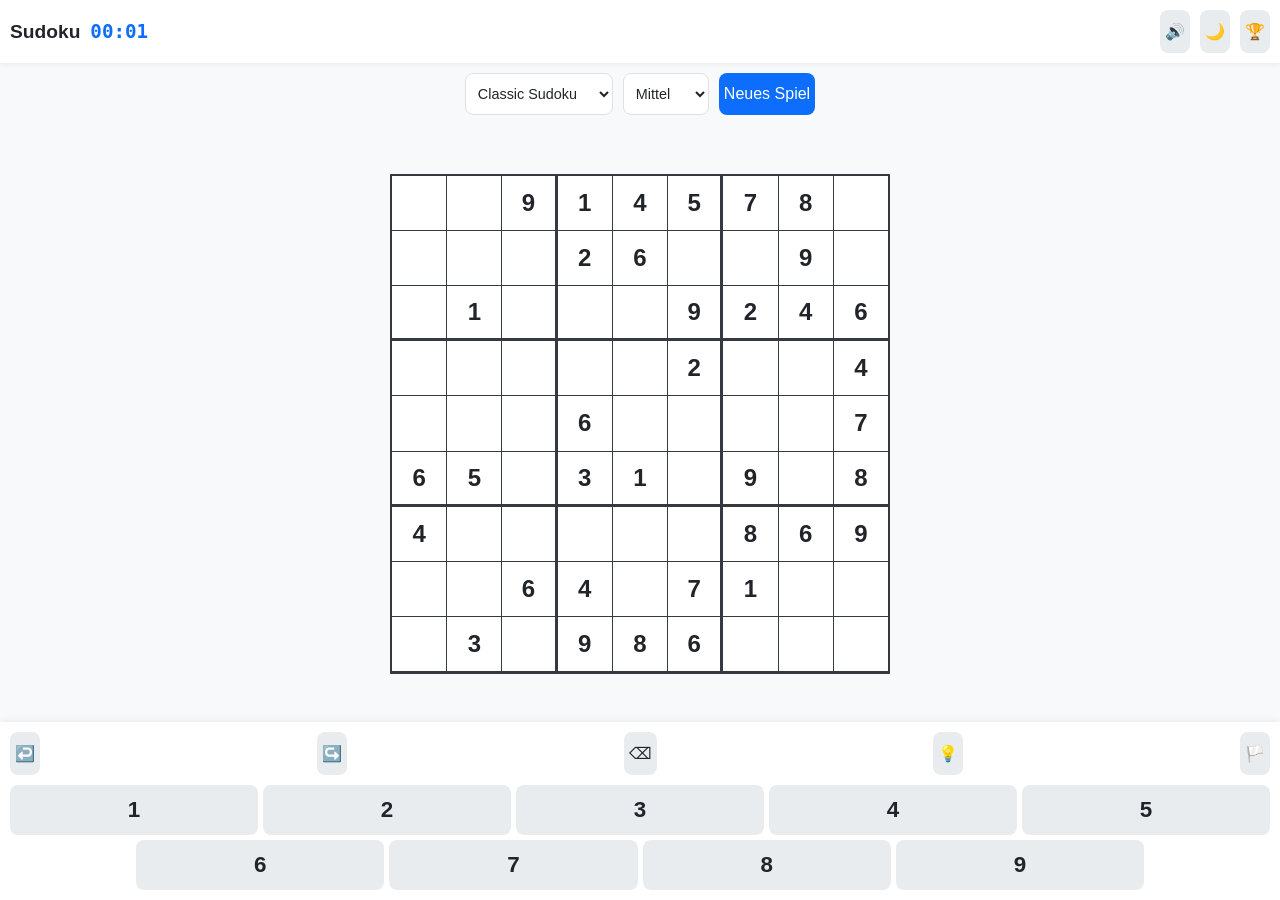
==== sudoku/index.html @ 5b723a81 "Refactor: Move sudoku to subdir and add launcher dashboard" ====
<!DOCTYPE html>
<html lang="de">
<head>
    <meta charset="UTF-8">
    <meta name="viewport" content="width=device-width, initial-scale=1.0, maximum-scale=1.0, user-scalable=no">
    <title>Pro Sudoku Master</title>
    <style>
        :root {
            --bg-color: #f8f9fa;
            --text-color: #212529;
            --board-bg: #ffffff;
            --grid-line: #dee2e6;
            --grid-line-thick: #343a40;
            --primary: #0d6efd;
            --primary-light: #e7f1ff;
            --highlight-same: #cff4fc;
            --highlight-related: #f1f3f5;
            --error-bg: #f8d7da;
            --error-text: #842029;
            --success-bg: #d1e7dd;
            --cage-border: #adb5bd;
            --cage-text: #6c757d;
            --btn-radius: 8px;
            --font-family: -apple-system, BlinkMacSystemFont, "Segoe UI", Roboto, Helvetica, Arial, sans-serif;
        }

        [data-theme="dark"] {
            --bg-color: #121212;
            --text-color: #e0e0e0;
            --board-bg: #1e1e1e;
            --grid-line: #444;
            --grid-line-thick: #888;
            --primary: #4dabf7;
            --primary-light: #182836;
            --highlight-same: #1a3c4d;
            --highlight-related: #2c2c2c;
            --error-bg: #4c262a;
            --error-text: #ea868f;
            --success-bg: #1b3829;
            --cage-border: #555;
            --cage-text: #aaaaaa;
        }

        * { box-sizing: border-box; touch-action: manipulation; }
        body {
            font-family: var(--font-family);
            background-color: var(--bg-color);
            color: var(--text-color);
            margin: 0;
            display: flex;
            flex-direction: column;
            height: 100vh;
            overflow: hidden;
            transition: background-color 0.3s, color 0.3s;
        }

        /* --- Header & Top Controls --- */
        header {
            padding: 10px;
            display: flex;
            justify-content: space-between;
            align-items: center;
            background-color: var(--board-bg);
            box-shadow: 0 2px 5px rgba(0,0,0,0.05);
            z-index: 10;
        }

        .header-left, .header-right { display: flex; align-items: center; gap: 10px; }
        h1 { margin: 0; font-size: 1.2rem; font-weight: 700; }
        
        .timer { font-family: monospace; font-size: 1.2rem; font-weight: bold; color: var(--primary); }

        .settings-bar {
            padding: 10px;
            display: flex;
            gap: 10px;
            justify-content: center;
            flex-wrap: wrap;
        }

        select {
            padding: 8px;
            border-radius: var(--btn-radius);
            border: 1px solid var(--grid-line);
            background: var(--board-bg);
            color: var(--text-color);
            font-size: 0.9rem;
        }

        /* --- Game Board --- */
        #game-container {
            flex: 1;
            display: flex;
            justify-content: center;
            align-items: center;
            padding: 10px;
            overflow: auto;
        }

        #sudoku-board {
            display: grid;
            grid-template-columns: repeat(9, 1fr);
            grid-template-rows: repeat(9, 1fr);
            width: 100%;
            max-width: 500px;
            aspect-ratio: 1;
            background-color: var(--grid-line-thick);
            border: 2px solid var(--grid-line-thick);
            gap: 1px;
            user-select: none;
        }

        .cell {
            background-color: var(--board-bg);
            display: flex;
            justify-content: center;
            align-items: center;
            font-size: 1.5rem;
            cursor: pointer;
            position: relative;
            transition: background-color 0.1s;
        }

        /* Mobile font adjustment */
        @media (max-width: 400px) { .cell { font-size: 1.2rem; } }

        /* Borders for 3x3 blocks */
        .cell:nth-child(3n) { border-right: 2px solid var(--grid-line-thick); }
        .cell:nth-child(9n) { border-right: none; } /* handled by grid gap/container */
        .cell:nth-child(n+19):nth-child(-n+27),
        .cell:nth-child(n+46):nth-child(-n+54) { border-bottom: 2px solid var(--grid-line-thick); }

        /* States */
        .cell.fixed { font-weight: bold; color: var(--text-color); }
        .cell.user-input { color: var(--primary); }
        .cell.selected { background-color: var(--primary); color: white !important; }
        .cell.highlight-related { background-color: var(--highlight-related); }
        .cell.highlight-same { background-color: var(--highlight-same); font-weight: bold; }
        .cell.error { background-color: var(--error-bg) !important; color: var(--error-text) !important; animation: shake 0.3s; }
        
        /* Killer Sudoku Styles */
        .cage-sum {
            position: absolute;
            top: 2px;
            left: 2px;
            font-size: 0.6rem;
            line-height: 1;
            color: var(--cage-text);
            font-weight: bold;
            pointer-events: none;
        }
        .cage-border-top { border-top: 1px dashed var(--cage-border); }
        .cage-border-bottom { border-bottom: 1px dashed var(--cage-border); }
        .cage-border-left { border-left: 1px dashed var(--cage-border); }
        .cage-border-right { border-right: 1px dashed var(--cage-border); }

        /* --- Controls --- */
        .controls-area {
            padding: 10px;
            background-color: var(--board-bg);
            box-shadow: 0 -2px 5px rgba(0,0,0,0.05);
        }

        .action-buttons {
            display: flex;
            justify-content: space-between;
            margin-bottom: 10px;
            gap: 5px;
        }

        .numpad {
            display: grid;
            grid-template-columns: repeat(5, 1fr); /* 1-5 */
            gap: 5px;
            margin-bottom: 5px;
        }
        .numpad.row2 {
            grid-template-columns: repeat(4, 1fr); /* 6-9 */
            width: 80%;
            margin: 0 auto;
        }

        button {
            border: none;
            background-color: #e9ecef;
            color: var(--text-color);
            padding: 12px 5px;
            border-radius: var(--btn-radius);
            font-size: 1rem;
            cursor: pointer;
            transition: background 0.2s, transform 0.1s;
        }
        button:active { transform: scale(0.95); }
        [data-theme="dark"] button { background-color: #333; }
        
        .btn-primary { background-color: var(--primary); color: white; }
        .btn-danger { background-color: #dc3545; color: white; }
        .btn-num { font-size: 1.4rem; font-weight: bold; }

        /* --- Modals --- */
        .modal {
            display: none;
            position: fixed;
            top: 0; left: 0; width: 100%; height: 100%;
            background: rgba(0,0,0,0.5);
            justify-content: center;
            align-items: center;
            z-index: 100;
        }
        .modal-content {
            background: var(--board-bg);
            padding: 20px;
            border-radius: 12px;
            width: 90%;
            max-width: 400px;
            text-align: center;
        }
        .highscore-list { text-align: left; list-style: none; padding: 0; margin-top: 10px; }
        .highscore-item { display: flex; justify-content: space-between; padding: 5px 0; border-bottom: 1px solid var(--grid-line); }

        @keyframes shake {
            0% { transform: translateX(0); }
            25% { transform: translateX(-5px); }
            50% { transform: translateX(5px); }
            75% { transform: translateX(-5px); }
            100% { transform: translateX(0); }
        }
    </style>
</head>
<body>

<header>
    <div class="header-left">
        <h1>Sudoku</h1>
        <div id="game-timer" class="timer">00:00</div>
    </div>
    <div class="header-right">
        <button id="btn-sound" title="Sound An/Aus">🔊</button>
        <button id="btn-theme" title="Dunkler Modus">🌙</button>
        <button id="btn-highscore" title="Bestenliste">🏆</button>
    </div>
</header>

<div class="settings-bar">
    <select id="mode-select">
        <option value="classic">Classic Sudoku</option>
        <option value="diagonal">Diagonal Sudoku</option>
        <option value="killer">Killer Sudoku</option>
    </select>
    <select id="diff-select">
        <option value="easy">Einfach</option>
        <option value="medium" selected>Mittel</option>
        <option value="hard">Schwer</option>
    </select>
    <button id="btn-new-game" class="btn-primary">Neues Spiel</button>
</div>

<div id="game-container">
    <div id="sudoku-board">
        </div>
</div>

<div class="controls-area">
    <div class="action-buttons">
        <button id="btn-undo" title="Rückgängig">↩️</button>
        <button id="btn-redo" title="Wiederholen">↪️</button>
        <button id="btn-delete" title="Löschen">⌫</button>
        <button id="btn-hint" title="Hinweis">💡</button>
        <button id="btn-solve" style="color: #d63384;" title="Aufgeben">🏳️</button>
    </div>
    <div class="numpad">
        <button class="btn-num" data-val="1">1</button>
        <button class="btn-num" data-val="2">2</button>
        <button class="btn-num" data-val="3">3</button>
        <button class="btn-num" data-val="4">4</button>
        <button class="btn-num" data-val="5">5</button>
    </div>
    <div class="numpad row2">
        <button class="btn-num" data-val="6">6</button>
        <button class="btn-num" data-val="7">7</button>
        <button class="btn-num" data-val="8">8</button>
        <button class="btn-num" data-val="9">9</button>
    </div>
</div>

<div id="modal-highscore" class="modal">
    <div class="modal-content">
        <h2>Top 5 Highscores</h2>
        <ul id="highscore-list" class="highscore-list"></ul>
        <button onclick="document.getElementById('modal-highscore').style.display='none'" style="margin-top:15px; width:100%">Schließen</button>
    </div>
</div>

<script>
/**
 * --- MODEL & LOGIC ---
 */
class SudokuModel {
    constructor() {
        this.size = 9;
        this.reset();
    }

    reset() {
        this.board = Array(81).fill(0);     // Current state
        this.solution = Array(81).fill(0);  // The answer
        this.fixed = Array(81).fill(false); // Initial clues
        this.cages = [];                    // For Killer Sudoku
        this.history = [];                  // Undo stack
        this.redoStack = [];                // Redo stack
        this.timer = 0;
        this.isPlaying = false;
        this.errors = 0;
        this.hintsUsed = 0;
    }

    // --- Generator Logic ---
    generate(mode, difficulty) {
        this.reset();
        this.mode = mode;
        this.difficulty = difficulty;

        // 1. Fill diagonal 3x3 boxes (independent, safe to random fill)
        this.fillDiagonalBoxes();

        // 2. Solve the rest to create a full valid board
        this.solve(this.solution, 0, true); // True = randomize order for uniqueness
        this.board = [...this.solution];

        // 3. For Killer: Generate cages BEFORE removing numbers
        if (mode === 'killer') {
            this.generateKillerCages();
        }

        // 4. Remove numbers based on difficulty
        let attempts = difficulty === 'easy' ? 30 : difficulty === 'medium' ? 45 : 58;
        if (mode === 'killer') attempts = 81; // Killer starts empty usually

        while (attempts > 0) {
            let idx = Math.floor(Math.random() * 81);
            if (this.board[idx] !== 0) {
                this.board[idx] = 0;
                attempts--;
            }
        }

        // Set fixed positions (non-zero are fixed)
        // Note: In Killer, board is usually empty, hints are the sums. 
        // We allow some clues in Easy Killer.
        if (mode !== 'killer') {
            for (let i = 0; i < 81; i++) {
                if (this.board[i] !== 0) this.fixed[i] = true;
            }
        } else {
             // Killer logic: Keep board mostly empty
             // If easy, maybe reveal a few numbers, but standard is empty
             if (difficulty === 'easy') {
                 // Reveal 5 numbers for easy killer
                 for(let k=0; k<5; k++) {
                     let r = Math.floor(Math.random()*81);
                     this.board[r] = this.solution[r];
                     this.fixed[r] = true;
                 }
             }
        }
        
        this.saveState(); // Initial save
        this.isPlaying = true;
    }

    fillDiagonalBoxes() {
        for (let i = 0; i < 9; i = i + 3) {
            this.fillBox(i, i);
        }
    }

    fillBox(row, col) {
        let num;
        for (let i = 0; i < 3; i++) {
            for (let j = 0; j < 3; j++) {
                do {
                    num = Math.floor(Math.random() * 9) + 1;
                } while (!this.isSafeInBox(row, col, num, this.solution));
                let idx = (row + i) * 9 + (col + j);
                this.solution[idx] = num;
            }
        }
    }

    isSafeInBox(rowStart, colStart, num, grid) {
        for (let i = 0; i < 3; i++) {
            for (let j = 0; j < 3; j++) {
                if (grid[(rowStart + i) * 9 + (colStart + j)] === num) return false;
            }
        }
        return true;
    }

    // --- Validation Logic ---
    isValidMove(idx, num, grid) {
        const row = Math.floor(idx / 9);
        const col = idx % 9;
        
        // Row & Col Check
        for (let i = 0; i < 9; i++) {
            if (grid[row * 9 + i] === num && (row * 9 + i) !== idx) return false;
            if (grid[i * 9 + col] === num && (i * 9 + col) !== idx) return false;
        }

        // Box Check
        const startRow = row - row % 3;
        const startCol = col - col % 3;
        for (let i = 0; i < 3; i++) {
            for (let j = 0; j < 3; j++) {
                let cIdx = (startRow + i) * 9 + (startCol + j);
                if (grid[cIdx] === num && cIdx !== idx) return false;
            }
        }

        // Diagonal Mode Check
        if (this.mode === 'diagonal') {
            if (row === col) { // Primary diagonal
                for (let i = 0; i < 9; i++) {
                    if (grid[i * 9 + i] === num && (i*9+i) !== idx) return false;
                }
            }
            if (row + col === 8) { // Anti-diagonal
                for (let i = 0; i < 9; i++) {
                    if (grid[i * 9 + (8 - i)] === num && (i*9+(8-i)) !== idx) return false;
                }
            }
        }

        // Killer Sum Check is complex to validate instantly on single input, 
        // usually validated by visuals or end-game. We highlight conflicts only.
        
        return true;
    }

    solve(grid, idx = 0, randomize = false) {
        if (idx >= 81) return true;
        if (grid[idx] !== 0) return this.solve(grid, idx + 1, randomize);

        let nums = [1, 2, 3, 4, 5, 6, 7, 8, 9];
        if (randomize) nums.sort(() => Math.random() - 0.5);

        for (let num of nums) {
            if (this.isValidMove(idx, num, grid)) {
                grid[idx] = num;
                if (this.solve(grid, idx + 1, randomize)) return true;
                grid[idx] = 0;
            }
        }
        return false;
    }

    // --- Killer Cage Generation ---
    generateKillerCages() {
        let visited = new Set();
        this.cages = [];
        
        for (let i = 0; i < 81; i++) {
            if (visited.has(i)) continue;

            // Start a cage
            let cageSize = Math.floor(Math.random() * 4) + 1; // 1 to 4 cells usually
            if (cageSize === 1 && Math.random() > 0.2) cageSize = 2; // Prefer >1

            let currentCage = [i];
            visited.add(i);
            
            // Random walk to find neighbors
            let attempts = 0;
            while (currentCage.length < cageSize && attempts < 10) {
                let last = currentCage[currentCage.length - 1];
                let r = Math.floor(last / 9);
                let c = last % 9;
                let neighbors = [];
                if (r > 0) neighbors.push(last - 9);
                if (r < 8) neighbors.push(last + 9);
                if (c > 0) neighbors.push(last - 1);
                if (c < 8) neighbors.push(last + 1);
                
                let next = neighbors[Math.floor(Math.random() * neighbors.length)];
                if (!visited.has(next)) {
                    currentCage.push(next);
                    visited.add(next);
                }
                attempts++;
            }

            // Calculate sum
            let sum = currentCage.reduce((acc, idx) => acc + this.solution[idx], 0);
            this.cages.push({ cells: currentCage, sum: sum });
        }
    }

    // --- Actions ---
    setInput(idx, val) {
        if (this.fixed[idx]) return false;
        
        // Save for undo
        this.pushHistory(idx, this.board[idx], val);
        
        this.board[idx] = val;
        this.saveState();
        return true;
    }

    pushHistory(idx, oldVal, newVal) {
        this.history.push({ idx, oldVal, newVal });
        this.redoStack = []; // Clear redo on new action
        if (this.history.length > 50) this.history.shift();
    }

    undo() {
        if (this.history.length === 0) return null;
        const move = this.history.pop();
        this.redoStack.push(move);
        this.board[move.idx] = move.oldVal;
        this.saveState();
        return move.idx;
    }

    redo() {
        if (this.redoStack.length === 0) return null;
        const move = this.redoStack.pop();
        this.history.push(move);
        this.board[move.idx] = move.newVal;
        this.saveState();
        return move.idx;
    }

    saveState() {
        const state = {
            board: this.board,
            fixed: this.fixed,
            solution: this.solution,
            timer: this.timer,
            mode: this.mode,
            difficulty: this.difficulty,
            cages: this.cages,
            hints: this.hintsUsed,
            errors: this.errors
        };
        localStorage.setItem('sudoku_save', JSON.stringify(state));
    }

    loadState() {
        const saved = localStorage.getItem('sudoku_save');
        if (!saved) return false;
        try {
            const state = JSON.parse(saved);
            this.board = state.board;
            this.fixed = state.fixed;
            this.solution = state.solution;
            this.timer = state.timer;
            this.mode = state.mode;
            this.difficulty = state.difficulty;
            this.cages = state.cages || [];
            this.hintsUsed = state.hints || 0;
            this.errors = state.errors || 0;
            this.isPlaying = true;
            return true;
        } catch (e) {
            return false;
        }
    }
}

/**
 * --- VIEW & CONTROLLER ---
 */
class SudokuController {
    constructor() {
        this.model = new SudokuModel();
        this.selectedIdx = -1;
        this.soundEnabled = true;
        this.audioCtx = null;
        
        // DOM Elements
        this.boardEl = document.getElementById('sudoku-board');
        this.timerEl = document.getElementById('game-timer');
        this.modeSel = document.getElementById('mode-select');
        this.diffSel = document.getElementById('diff-select');
        
        this.initEventListeners();
        
        // Restore or Start New
        if (this.model.loadState()) {
            this.modeSel.value = this.model.mode;
            this.diffSel.value = this.model.difficulty;
            this.renderBoard();
            this.startTimer();
        } else {
            this.newGame();
        }
    }

    initEventListeners() {
        // Settings
        document.getElementById('btn-new-game').onclick = () => this.newGame();
        document.getElementById('mode-select').onchange = () => this.newGame();
        document.getElementById('diff-select').onchange = () => this.newGame();
        
        // Controls
        document.querySelectorAll('.btn-num').forEach(btn => {
            btn.onclick = (e) => this.handleInput(parseInt(e.target.dataset.val));
        });
        document.getElementById('btn-delete').onclick = () => this.handleInput(0);
        document.getElementById('btn-undo').onclick = () => {
            let idx = this.model.undo();
            if (idx !== null) {
                this.renderBoard(); // Full re-render needed to clear validations errors correctly
                this.selectCell(idx);
            }
        };
        document.getElementById('btn-redo').onclick = () => {
            let idx = this.model.redo();
            if (idx !== null) {
                this.renderBoard();
                this.selectCell(idx);
            }
        };
        document.getElementById('btn-hint').onclick = () => this.giveHint();
        document.getElementById('btn-solve').onclick = () => this.solveGame();

        // Keyboard
        document.addEventListener('keydown', (e) => {
            if (!this.model.isPlaying) return;
            if (e.key >= '1' && e.key <= '9') this.handleInput(parseInt(e.key));
            if (e.key === 'Backspace' || e.key === 'Delete') this.handleInput(0);
            if (e.key === 'z' && (e.ctrlKey || e.metaKey)) document.getElementById('btn-undo').click();
            if (e.key === 'y' && (e.ctrlKey || e.metaKey)) document.getElementById('btn-redo').click();
            
            // Arrows
            if(this.selectedIdx !== -1) {
                if(e.key === 'ArrowUp') this.selectCell(this.selectedIdx - 9 >= 0 ? this.selectedIdx - 9 : this.selectedIdx);
                if(e.key === 'ArrowDown') this.selectCell(this.selectedIdx + 9 < 81 ? this.selectedIdx + 9 : this.selectedIdx);
                if(e.key === 'ArrowLeft') this.selectCell(this.selectedIdx % 9 !== 0 ? this.selectedIdx - 1 : this.selectedIdx);
                if(e.key === 'ArrowRight') this.selectCell((this.selectedIdx + 1) % 9 !== 0 ? this.selectedIdx + 1 : this.selectedIdx);
            }
        });

        // Theme
        document.getElementById('btn-theme').onclick = () => {
            const body = document.body;
            const current = body.getAttribute('data-theme');
            body.setAttribute('data-theme', current === 'dark' ? 'light' : 'dark');
        };

        // Sound
        document.getElementById('btn-sound').onclick = (e) => {
            this.soundEnabled = !this.soundEnabled;
            e.target.innerText = this.soundEnabled ? '🔊' : '🔇';
        };

        // Highscore
        document.getElementById('btn-highscore').onclick = () => this.showHighscores();
    }

    newGame() {
        const mode = this.modeSel.value;
        const diff = this.diffSel.value;
        this.model.generate(mode, diff);
        this.renderBoard();
        this.startTimer();
        this.selectedIdx = -1;
    }

    startTimer() {
        if (this.timerInterval) clearInterval(this.timerInterval);
        this.timerInterval = setInterval(() => {
            if (!this.model.isPlaying) return;
            this.model.timer++;
            this.updateTimerDisplay();
            if (this.model.timer % 5 === 0) this.model.saveState(); // Auto save every 5s
        }, 1000);
    }

    updateTimerDisplay() {
        const min = Math.floor(this.model.timer / 60).toString().padStart(2, '0');
        const sec = (this.model.timer % 60).toString().padStart(2, '0');
        this.timerEl.innerText = `${min}:${sec}`;
    }

    renderBoard() {
        this.boardEl.innerHTML = '';
        
        // Cage Map for Killer visualization
        let cageMap = new Map(); // idx -> cageObj
        if (this.model.mode === 'killer') {
            this.model.cages.forEach(c => c.cells.forEach(idx => cageMap.set(idx, c)));
        }

        for (let i = 0; i < 81; i++) {
            const cell = document.createElement('div');
            cell.classList.add('cell');
            cell.dataset.index = i;
            
            // Value
            const val = this.model.board[i];
            if (val !== 0) {
                cell.innerText = val;
                if (this.model.fixed[i]) cell.classList.add('fixed');
                else cell.classList.add('user-input');
            }

            // Killer styling
            if (this.model.mode === 'killer') {
                const cage = cageMap.get(i);
                if (cage) {
                    // Show sum in top left of first cell in cage
                    if (cage.cells[0] === i) {
                        const sumSpan = document.createElement('span');
                        sumSpan.classList.add('cage-sum');
                        sumSpan.innerText = cage.sum;
                        cell.appendChild(sumSpan);
                    }
                    // Borders
                    const r = Math.floor(i/9), c = i%9;
                    if (!cage.cells.includes(i - 9)) cell.classList.add('cage-border-top');
                    if (!cage.cells.includes(i + 9)) cell.classList.add('cage-border-bottom');
                    if (!cage.cells.includes(i - 1) || c===0) cell.classList.add('cage-border-left');
                    if (!cage.cells.includes(i + 1) || c===8) cell.classList.add('cage-border-right');
                }
            }

            // Diagonal styling (visual X)
            if (this.model.mode === 'diagonal') {
                const r = Math.floor(i/9), c = i%9;
                if (r === c || r + c === 8) {
                    cell.style.backgroundColor = 'var(--bg-color)';
                }
            }

            cell.onclick = () => this.selectCell(i);
            this.boardEl.appendChild(cell);
        }
        
        // Re-validate visual state
        this.highlightErrors();
    }

    selectCell(idx) {
        if (this.selectedIdx !== -1) {
            this.boardEl.children[this.selectedIdx].classList.remove('selected');
        }
        this.selectedIdx = idx;
        const cell = this.boardEl.children[idx];
        cell.classList.add('selected');

        // Highlight logic
        const val = this.model.board[idx];
        const row = Math.floor(idx / 9);
        const col = idx % 9;
        const boxStartRow = row - row % 3;
        const boxStartCol = col - col % 3;

        Array.from(this.boardEl.children).forEach((c, i) => {
            c.classList.remove('highlight-same', 'highlight-related');
            
            // Highlight same numbers
            if (val !== 0 && this.model.board[i] === val) {
                c.classList.add('highlight-same');
            }

            // Highlight related (row, col, box)
            const r = Math.floor(i / 9);
            const co = i % 9;
            const bR = r - r % 3;
            const bC = co - co % 3;

            if (r === row || co === col || (bR === boxStartRow && bC === boxStartCol)) {
                if (i !== idx) c.classList.add('highlight-related');
            }
        });
        
        this.playSound('click');
    }

    handleInput(val) {
        if (this.selectedIdx === -1) return;
        if (this.model.fixed[this.selectedIdx]) return;

        // Set value
        this.model.setInput(this.selectedIdx, val);
        
        // Update View
        const cell = this.boardEl.children[this.selectedIdx];
        
        // Clear old text but keep cage hint if any
        const cageSum = cell.querySelector('.cage-sum');
        cell.innerText = val === 0 ? '' : val;
        if (cageSum) cell.appendChild(cageSum);

        cell.className = cell.className.replace(/user-input|error/g, '').trim(); // reset classes
        cell.classList.add('selected'); // keep selected
        if(this.model.mode === 'killer') {
             // Re-add cage borders logic lost by className reset (simplified: re-render is cleaner but slower)
             // Optimization: Just add user-input class
             cell.classList.add('user-input');
        } else {
             cell.classList.add('user-input');
        }

        if (val !== 0) {
            // Validation
            if (!this.model.isValidMove(this.selectedIdx, val, this.model.board)) {
                cell.classList.add('error');
                this.model.errors++;
                this.playSound('error');
            } else {
                this.playSound('input');
            }
        } else {
            this.playSound('click');
        }

        // Global Validation Update (remove errors from other cells if conflict resolved)
        this.highlightErrors();
        this.selectCell(this.selectedIdx); // Re-trigger highlights

        this.checkWin();
    }

    highlightErrors() {
        for (let i = 0; i < 81; i++) {
            const val = this.model.board[i];
            const cell = this.boardEl.children[i];
            cell.classList.remove('error');
            if (val !== 0 && !this.model.fixed[i]) {
                if (!this.model.isValidMove(i, val, this.model.board)) {
                    cell.classList.add('error');
                }
                // Check against solution as ultimate fallback (optional, prevents frustration)
                if (val !== this.model.solution[i]) {
                   // Uncomment to force strict mode: cell.classList.add('error');
                }
            }
        }
    }

    giveHint() {
        if (!this.model.isPlaying) return;
        // Find empty cells
        let empties = [];
        for(let i=0; i<81; i++) if(this.model.board[i] === 0) empties.push(i);
        
        if(empties.length === 0) return;
        
        const idx = empties[Math.floor(Math.random() * empties.length)];
        this.model.board[idx] = this.model.solution[idx];
        this.model.fixed[idx] = true; // Hints become fixed
        this.model.hintsUsed++;
        
        this.renderBoard(); // Full render to lock cell
        this.selectCell(idx);
    }

    solveGame() {
        if (confirm("Sind Sie sicher? Das Spiel wird beendet und die Lösung angezeigt.")) {
            this.model.board = [...this.model.solution];
            this.model.isPlaying = false;
            clearInterval(this.timerInterval);
            this.renderBoard();
        }
    }

    checkWin() {
        if (this.model.board.includes(0)) return; // Not full

        // Verify Full Correctness
        for (let i = 0; i < 81; i++) {
            if (this.model.board[i] !== this.model.solution[i]) return;
        }

        // Victory
        this.model.isPlaying = false;
        clearInterval(this.timerInterval);
        this.playSound('win');
        
        // Score Calculation
        // Base: 1000. Diff Multiplier: Easy 1, Med 1.5, Hard 2.
        // Time penalty: -1 per second. Errors: -50. Hints: -100.
        let diffMult = this.model.difficulty === 'easy' ? 1 : this.model.difficulty === 'medium' ? 1.5 : 2;
        let score = Math.max(0, Math.floor((1000 * diffMult) - this.model.timer - (this.model.errors * 50) - (this.model.hintsUsed * 100)));

        setTimeout(() => {
            alert(`Glückwunsch! Gewonnen!\nPunkte: ${score}\nZeit: ${this.timerEl.innerText}`);
            this.saveHighscore(score);
        }, 300);
    }

    // --- Audio ---
    playSound(type) {
        if (!this.soundEnabled) return;
        if (!this.audioCtx) this.audioCtx = new (window.AudioContext || window.webkitAudioContext)();
        
        const osc = this.audioCtx.createOscillator();
        const gain = this.audioCtx.createGain();
        osc.connect(gain);
        gain.connect(this.audioCtx.destination);

        const now = this.audioCtx.currentTime;
        
        if (type === 'click') {
            osc.frequency.setValueAtTime(300, now);
            gain.gain.setValueAtTime(0.1, now);
            osc.start(now);
            osc.stop(now + 0.05);
        } else if (type === 'input') {
            osc.frequency.setValueAtTime(600, now);
            gain.gain.setValueAtTime(0.1, now);
            osc.start(now);
            osc.stop(now + 0.1);
        } else if (type === 'error') {
            osc.type = 'sawtooth';
            osc.frequency.setValueAtTime(150, now);
            gain.gain.setValueAtTime(0.2, now);
            gain.gain.exponentialRampToValueAtTime(0.01, now + 0.3);
            osc.start(now);
            osc.stop(now + 0.3);
        } else if (type === 'win') {
            osc.type = 'triangle';
            osc.frequency.setValueAtTime(440, now);
            osc.frequency.setValueAtTime(880, now + 0.2);
            gain.gain.setValueAtTime(0.2, now);
            gain.gain.linearRampToValueAtTime(0, now + 0.6);
            osc.start(now);
            osc.stop(now + 0.6);
        }
    }

    // --- Highscore ---
    saveHighscore(score) {
        let scores = JSON.parse(localStorage.getItem('sudoku_highscores') || '[]');
        scores.push({
            score: score,
            date: new Date().toLocaleDateString(),
            mode: this.model.mode,
            diff: this.model.difficulty
        });
        scores.sort((a, b) => b.score - a.score);
        scores = scores.slice(0, 5);
        localStorage.setItem('sudoku_highscores', JSON.stringify(scores));
    }

    showHighscores() {
        const list = document.getElementById('highscore-list');
        list.innerHTML = '';
        let scores = JSON.parse(localStorage.getItem('sudoku_highscores') || '[]');
        if (scores.length === 0) list.innerHTML = '<li>Noch keine Einträge</li>';
        
        scores.forEach(s => {
            let li = document.createElement('li');
            li.className = 'highscore-item';
            li.innerHTML = `<span>${s.mode} (${s.diff})</span> <b>${s.score} Pkt</b>`;
            list.appendChild(li);
        });
        document.getElementById('modal-highscore').style.display = 'flex';
    }
}

// Start App
window.onload = () => {
    new SudokuController();
};
</script>
</body>
</html>
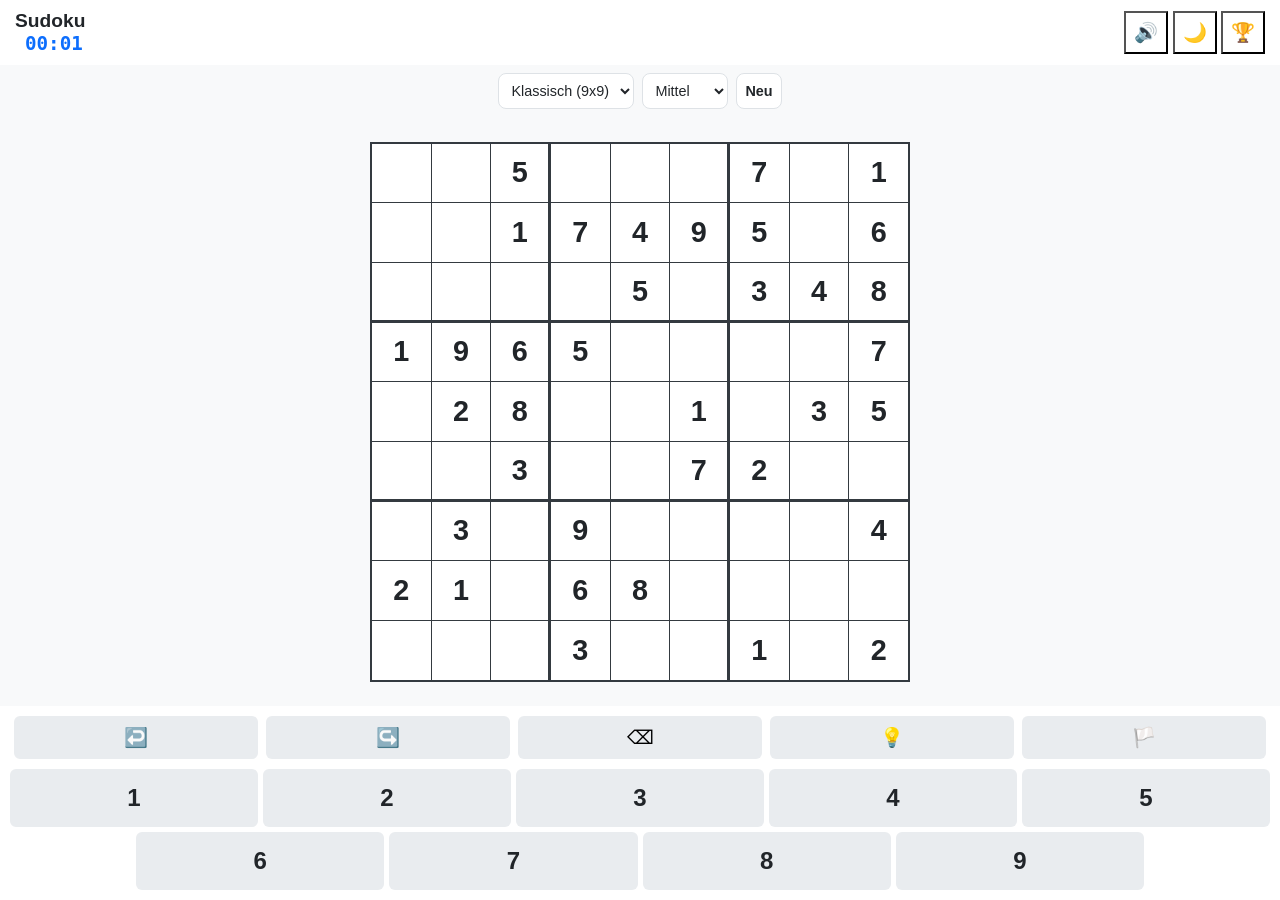
==== commit 1a2b3204: "2026-01-22 Update: Add Mini Sudoku 6x6 and mobile responsive design" ====
--- a/sudoku/index.html
+++ b/sudoku/index.html
@@ -4,228 +4,7 @@
     <meta charset="UTF-8">
     <meta name="viewport" content="width=device-width, initial-scale=1.0, maximum-scale=1.0, user-scalable=no">
     <title>Pro Sudoku Master</title>
-    <style>
-        :root {
-            --bg-color: #f8f9fa;
-            --text-color: #212529;
-            --board-bg: #ffffff;
-            --grid-line: #dee2e6;
-            --grid-line-thick: #343a40;
-            --primary: #0d6efd;
-            --primary-light: #e7f1ff;
-            --highlight-same: #cff4fc;
-            --highlight-related: #f1f3f5;
-            --error-bg: #f8d7da;
-            --error-text: #842029;
-            --success-bg: #d1e7dd;
-            --cage-border: #adb5bd;
-            --cage-text: #6c757d;
-            --btn-radius: 8px;
-            --font-family: -apple-system, BlinkMacSystemFont, "Segoe UI", Roboto, Helvetica, Arial, sans-serif;
-        }
-
-        [data-theme="dark"] {
-            --bg-color: #121212;
-            --text-color: #e0e0e0;
-            --board-bg: #1e1e1e;
-            --grid-line: #444;
-            --grid-line-thick: #888;
-            --primary: #4dabf7;
-            --primary-light: #182836;
-            --highlight-same: #1a3c4d;
-            --highlight-related: #2c2c2c;
-            --error-bg: #4c262a;
-            --error-text: #ea868f;
-            --success-bg: #1b3829;
-            --cage-border: #555;
-            --cage-text: #aaaaaa;
-        }
-
-        * { box-sizing: border-box; touch-action: manipulation; }
-        body {
-            font-family: var(--font-family);
-            background-color: var(--bg-color);
-            color: var(--text-color);
-            margin: 0;
-            display: flex;
-            flex-direction: column;
-            height: 100vh;
-            overflow: hidden;
-            transition: background-color 0.3s, color 0.3s;
-        }
-
-        /* --- Header & Top Controls --- */
-        header {
-            padding: 10px;
-            display: flex;
-            justify-content: space-between;
-            align-items: center;
-            background-color: var(--board-bg);
-            box-shadow: 0 2px 5px rgba(0,0,0,0.05);
-            z-index: 10;
-        }
-
-        .header-left, .header-right { display: flex; align-items: center; gap: 10px; }
-        h1 { margin: 0; font-size: 1.2rem; font-weight: 700; }
-        
-        .timer { font-family: monospace; font-size: 1.2rem; font-weight: bold; color: var(--primary); }
-
-        .settings-bar {
-            padding: 10px;
-            display: flex;
-            gap: 10px;
-            justify-content: center;
-            flex-wrap: wrap;
-        }
-
-        select {
-            padding: 8px;
-            border-radius: var(--btn-radius);
-            border: 1px solid var(--grid-line);
-            background: var(--board-bg);
-            color: var(--text-color);
-            font-size: 0.9rem;
-        }
-
-        /* --- Game Board --- */
-        #game-container {
-            flex: 1;
-            display: flex;
-            justify-content: center;
-            align-items: center;
-            padding: 10px;
-            overflow: auto;
-        }
-
-        #sudoku-board {
-            display: grid;
-            grid-template-columns: repeat(9, 1fr);
-            grid-template-rows: repeat(9, 1fr);
-            width: 100%;
-            max-width: 500px;
-            aspect-ratio: 1;
-            background-color: var(--grid-line-thick);
-            border: 2px solid var(--grid-line-thick);
-            gap: 1px;
-            user-select: none;
-        }
-
-        .cell {
-            background-color: var(--board-bg);
-            display: flex;
-            justify-content: center;
-            align-items: center;
-            font-size: 1.5rem;
-            cursor: pointer;
-            position: relative;
-            transition: background-color 0.1s;
-        }
-
-        /* Mobile font adjustment */
-        @media (max-width: 400px) { .cell { font-size: 1.2rem; } }
-
-        /* Borders for 3x3 blocks */
-        .cell:nth-child(3n) { border-right: 2px solid var(--grid-line-thick); }
-        .cell:nth-child(9n) { border-right: none; } /* handled by grid gap/container */
-        .cell:nth-child(n+19):nth-child(-n+27),
-        .cell:nth-child(n+46):nth-child(-n+54) { border-bottom: 2px solid var(--grid-line-thick); }
-
-        /* States */
-        .cell.fixed { font-weight: bold; color: var(--text-color); }
-        .cell.user-input { color: var(--primary); }
-        .cell.selected { background-color: var(--primary); color: white !important; }
-        .cell.highlight-related { background-color: var(--highlight-related); }
-        .cell.highlight-same { background-color: var(--highlight-same); font-weight: bold; }
-        .cell.error { background-color: var(--error-bg) !important; color: var(--error-text) !important; animation: shake 0.3s; }
-        
-        /* Killer Sudoku Styles */
-        .cage-sum {
-            position: absolute;
-            top: 2px;
-            left: 2px;
-            font-size: 0.6rem;
-            line-height: 1;
-            color: var(--cage-text);
-            font-weight: bold;
-            pointer-events: none;
-        }
-        .cage-border-top { border-top: 1px dashed var(--cage-border); }
-        .cage-border-bottom { border-bottom: 1px dashed var(--cage-border); }
-        .cage-border-left { border-left: 1px dashed var(--cage-border); }
-        .cage-border-right { border-right: 1px dashed var(--cage-border); }
-
-        /* --- Controls --- */
-        .controls-area {
-            padding: 10px;
-            background-color: var(--board-bg);
-            box-shadow: 0 -2px 5px rgba(0,0,0,0.05);
-        }
-
-        .action-buttons {
-            display: flex;
-            justify-content: space-between;
-            margin-bottom: 10px;
-            gap: 5px;
-        }
-
-        .numpad {
-            display: grid;
-            grid-template-columns: repeat(5, 1fr); /* 1-5 */
-            gap: 5px;
-            margin-bottom: 5px;
-        }
-        .numpad.row2 {
-            grid-template-columns: repeat(4, 1fr); /* 6-9 */
-            width: 80%;
-            margin: 0 auto;
-        }
-
-        button {
-            border: none;
-            background-color: #e9ecef;
-            color: var(--text-color);
-            padding: 12px 5px;
-            border-radius: var(--btn-radius);
-            font-size: 1rem;
-            cursor: pointer;
-            transition: background 0.2s, transform 0.1s;
-        }
-        button:active { transform: scale(0.95); }
-        [data-theme="dark"] button { background-color: #333; }
-        
-        .btn-primary { background-color: var(--primary); color: white; }
-        .btn-danger { background-color: #dc3545; color: white; }
-        .btn-num { font-size: 1.4rem; font-weight: bold; }
-
-        /* --- Modals --- */
-        .modal {
-            display: none;
-            position: fixed;
-            top: 0; left: 0; width: 100%; height: 100%;
-            background: rgba(0,0,0,0.5);
-            justify-content: center;
-            align-items: center;
-            z-index: 100;
-        }
-        .modal-content {
-            background: var(--board-bg);
-            padding: 20px;
-            border-radius: 12px;
-            width: 90%;
-            max-width: 400px;
-            text-align: center;
-        }
-        .highscore-list { text-align: left; list-style: none; padding: 0; margin-top: 10px; }
-        .highscore-item { display: flex; justify-content: space-between; padding: 5px 0; border-bottom: 1px solid var(--grid-line); }
-
-        @keyframes shake {
-            0% { transform: translateX(0); }
-            25% { transform: translateX(-5px); }
-            50% { transform: translateX(5px); }
-            75% { transform: translateX(-5px); }
-            100% { transform: translateX(0); }
-        }
-    </style>
+    <link rel="stylesheet" href="style.css">
 </head>
 <body>
 
@@ -235,24 +14,25 @@
         <div id="game-timer" class="timer">00:00</div>
     </div>
     <div class="header-right">
-        <button id="btn-sound" title="Sound An/Aus">🔊</button>
-        <button id="btn-theme" title="Dunkler Modus">🌙</button>
-        <button id="btn-highscore" title="Bestenliste">🏆</button>
+        <button id="btn-sound" title="Sound">🔊</button>
+        <button id="btn-theme" title="Theme">🌙</button>
+        <button id="btn-highscore" title="Highscore">🏆</button>
     </div>
 </header>
 
 <div class="settings-bar">
     <select id="mode-select">
-        <option value="classic">Classic Sudoku</option>
-        <option value="diagonal">Diagonal Sudoku</option>
-        <option value="killer">Killer Sudoku</option>
+        <option value="classic">Klassisch (9x9)</option>
+        <option value="mini">Mini (6x6)</option>
+        <option value="diagonal">Diagonal</option>
+        <option value="killer">Killer</option>
     </select>
     <select id="diff-select">
         <option value="easy">Einfach</option>
         <option value="medium" selected>Mittel</option>
         <option value="hard">Schwer</option>
     </select>
-    <button id="btn-new-game" class="btn-primary">Neues Spiel</button>
+    <button id="btn-new-game" class="btn-primary">Neu</button>
 </div>
 
 <div id="game-container">
@@ -262,24 +42,27 @@
 
 <div class="controls-area">
     <div class="action-buttons">
-        <button id="btn-undo" title="Rückgängig">↩️</button>
-        <button id="btn-redo" title="Wiederholen">↪️</button>
-        <button id="btn-delete" title="Löschen">⌫</button>
-        <button id="btn-hint" title="Hinweis">💡</button>
-        <button id="btn-solve" style="color: #d63384;" title="Aufgeben">🏳️</button>
+        <button id="btn-undo">↩️</button>
+        <button id="btn-redo">↪️</button>
+        <button id="btn-delete">⌫</button>
+        <button id="btn-hint">💡</button>
+        <button id="btn-solve" style="color: #d63384;">🏳️</button>
     </div>
-    <div class="numpad">
-        <button class="btn-num" data-val="1">1</button>
-        <button class="btn-num" data-val="2">2</button>
-        <button class="btn-num" data-val="3">3</button>
-        <button class="btn-num" data-val="4">4</button>
-        <button class="btn-num" data-val="5">5</button>
-    </div>
-    <div class="numpad row2">
-        <button class="btn-num" data-val="6">6</button>
-        <button class="btn-num" data-val="7">7</button>
-        <button class="btn-num" data-val="8">8</button>
-        <button class="btn-num" data-val="9">9</button>
+    
+    <div class="numpad-container">
+        <div class="numpad" id="numpad-1-5">
+            <button class="btn-num" data-val="1">1</button>
+            <button class="btn-num" data-val="2">2</button>
+            <button class="btn-num" data-val="3">3</button>
+            <button class="btn-num" data-val="4">4</button>
+            <button class="btn-num" data-val="5">5</button>
+        </div>
+        <div class="numpad row2" id="numpad-6-9">
+            <button class="btn-num" data-val="6">6</button>
+            <button class="btn-num" data-val="7">7</button>
+            <button class="btn-num" data-val="8">8</button>
+            <button class="btn-num" data-val="9">9</button>
+        </div>
     </div>
 </div>
 
@@ -287,685 +70,23 @@
     <div class="modal-content">
         <h2>Top 5 Highscores</h2>
         <ul id="highscore-list" class="highscore-list"></ul>
-        <button onclick="document.getElementById('modal-highscore').style.display='none'" style="margin-top:15px; width:100%">Schließen</button>
+        <button id="btn-close-modal" style="width:100%; margin-top:15px; padding:10px;">Schließen</button>
     </div>
 </div>
 
-<script>
-/**
- * --- MODEL & LOGIC ---
- */
-class SudokuModel {
-    constructor() {
-        this.size = 9;
-        this.reset();
-    }
+<div id="modal-win" class="modal">
+    <div class="modal-content">
+        <div style="font-size: 3rem; margin-bottom: 10px;">🎉</div>
+        <h2>Gewonnen!</h2>
+        <div class="win-stats" style="background: var(--highlight-related); padding: 10px; border-radius: 8px; margin: 15px 0;">
+            <p style="margin: 5px 0;">Zeit: <strong id="win-time-display">--:--</strong></p>
+            <p style="margin: 5px 0;">Punkte: <strong id="win-score-display">0</strong></p>
+        </div>
+        <button id="btn-next-game" class="btn-primary" style="width: 100%; padding: 15px;">Nächstes Spiel 🚀</button>
+    </div>
+</div>
 
-    reset() {
-        this.board = Array(81).fill(0);     // Current state
-        this.solution = Array(81).fill(0);  // The answer
-        this.fixed = Array(81).fill(false); // Initial clues
-        this.cages = [];                    // For Killer Sudoku
-        this.history = [];                  // Undo stack
-        this.redoStack = [];                // Redo stack
-        this.timer = 0;
-        this.isPlaying = false;
-        this.errors = 0;
-        this.hintsUsed = 0;
-    }
+<script src="sudoku.js"></script>
 
-    // --- Generator Logic ---
-    generate(mode, difficulty) {
-        this.reset();
-        this.mode = mode;
-        this.difficulty = difficulty;
-
-        // 1. Fill diagonal 3x3 boxes (independent, safe to random fill)
-        this.fillDiagonalBoxes();
-
-        // 2. Solve the rest to create a full valid board
-        this.solve(this.solution, 0, true); // True = randomize order for uniqueness
-        this.board = [...this.solution];
-
-        // 3. For Killer: Generate cages BEFORE removing numbers
-        if (mode === 'killer') {
-            this.generateKillerCages();
-        }
-
-        // 4. Remove numbers based on difficulty
-        let attempts = difficulty === 'easy' ? 30 : difficulty === 'medium' ? 45 : 58;
-        if (mode === 'killer') attempts = 81; // Killer starts empty usually
-
-        while (attempts > 0) {
-            let idx = Math.floor(Math.random() * 81);
-            if (this.board[idx] !== 0) {
-                this.board[idx] = 0;
-                attempts--;
-            }
-        }
-
-        // Set fixed positions (non-zero are fixed)
-        // Note: In Killer, board is usually empty, hints are the sums. 
-        // We allow some clues in Easy Killer.
-        if (mode !== 'killer') {
-            for (let i = 0; i < 81; i++) {
-                if (this.board[i] !== 0) this.fixed[i] = true;
-            }
-        } else {
-             // Killer logic: Keep board mostly empty
-             // If easy, maybe reveal a few numbers, but standard is empty
-             if (difficulty === 'easy') {
-                 // Reveal 5 numbers for easy killer
-                 for(let k=0; k<5; k++) {
-                     let r = Math.floor(Math.random()*81);
-                     this.board[r] = this.solution[r];
-                     this.fixed[r] = true;
-                 }
-             }
-        }
-        
-        this.saveState(); // Initial save
-        this.isPlaying = true;
-    }
-
-    fillDiagonalBoxes() {
-        for (let i = 0; i < 9; i = i + 3) {
-            this.fillBox(i, i);
-        }
-    }
-
-    fillBox(row, col) {
-        let num;
-        for (let i = 0; i < 3; i++) {
-            for (let j = 0; j < 3; j++) {
-                do {
-                    num = Math.floor(Math.random() * 9) + 1;
-                } while (!this.isSafeInBox(row, col, num, this.solution));
-                let idx = (row + i) * 9 + (col + j);
-                this.solution[idx] = num;
-            }
-        }
-    }
-
-    isSafeInBox(rowStart, colStart, num, grid) {
-        for (let i = 0; i < 3; i++) {
-            for (let j = 0; j < 3; j++) {
-                if (grid[(rowStart + i) * 9 + (colStart + j)] === num) return false;
-            }
-        }
-        return true;
-    }
-
-    // --- Validation Logic ---
-    isValidMove(idx, num, grid) {
-        const row = Math.floor(idx / 9);
-        const col = idx % 9;
-        
-        // Row & Col Check
-        for (let i = 0; i < 9; i++) {
-            if (grid[row * 9 + i] === num && (row * 9 + i) !== idx) return false;
-            if (grid[i * 9 + col] === num && (i * 9 + col) !== idx) return false;
-        }
-
-        // Box Check
-        const startRow = row - row % 3;
-        const startCol = col - col % 3;
-        for (let i = 0; i < 3; i++) {
-            for (let j = 0; j < 3; j++) {
-                let cIdx = (startRow + i) * 9 + (startCol + j);
-                if (grid[cIdx] === num && cIdx !== idx) return false;
-            }
-        }
-
-        // Diagonal Mode Check
-        if (this.mode === 'diagonal') {
-            if (row === col) { // Primary diagonal
-                for (let i = 0; i < 9; i++) {
-                    if (grid[i * 9 + i] === num && (i*9+i) !== idx) return false;
-                }
-            }
-            if (row + col === 8) { // Anti-diagonal
-                for (let i = 0; i < 9; i++) {
-                    if (grid[i * 9 + (8 - i)] === num && (i*9+(8-i)) !== idx) return false;
-                }
-            }
-        }
-
-        // Killer Sum Check is complex to validate instantly on single input, 
-        // usually validated by visuals or end-game. We highlight conflicts only.
-        
-        return true;
-    }
-
-    solve(grid, idx = 0, randomize = false) {
-        if (idx >= 81) return true;
-        if (grid[idx] !== 0) return this.solve(grid, idx + 1, randomize);
-
-        let nums = [1, 2, 3, 4, 5, 6, 7, 8, 9];
-        if (randomize) nums.sort(() => Math.random() - 0.5);
-
-        for (let num of nums) {
-            if (this.isValidMove(idx, num, grid)) {
-                grid[idx] = num;
-                if (this.solve(grid, idx + 1, randomize)) return true;
-                grid[idx] = 0;
-            }
-        }
-        return false;
-    }
-
-    // --- Killer Cage Generation ---
-    generateKillerCages() {
-        let visited = new Set();
-        this.cages = [];
-        
-        for (let i = 0; i < 81; i++) {
-            if (visited.has(i)) continue;
-
-            // Start a cage
-            let cageSize = Math.floor(Math.random() * 4) + 1; // 1 to 4 cells usually
-            if (cageSize === 1 && Math.random() > 0.2) cageSize = 2; // Prefer >1
-
-            let currentCage = [i];
-            visited.add(i);
-            
-            // Random walk to find neighbors
-            let attempts = 0;
-            while (currentCage.length < cageSize && attempts < 10) {
-                let last = currentCage[currentCage.length - 1];
-                let r = Math.floor(last / 9);
-                let c = last % 9;
-                let neighbors = [];
-                if (r > 0) neighbors.push(last - 9);
-                if (r < 8) neighbors.push(last + 9);
-                if (c > 0) neighbors.push(last - 1);
-                if (c < 8) neighbors.push(last + 1);
-                
-                let next = neighbors[Math.floor(Math.random() * neighbors.length)];
-                if (!visited.has(next)) {
-                    currentCage.push(next);
-                    visited.add(next);
-                }
-                attempts++;
-            }
-
-            // Calculate sum
-            let sum = currentCage.reduce((acc, idx) => acc + this.solution[idx], 0);
-            this.cages.push({ cells: currentCage, sum: sum });
-        }
-    }
-
-    // --- Actions ---
-    setInput(idx, val) {
-        if (this.fixed[idx]) return false;
-        
-        // Save for undo
-        this.pushHistory(idx, this.board[idx], val);
-        
-        this.board[idx] = val;
-        this.saveState();
-        return true;
-    }
-
-    pushHistory(idx, oldVal, newVal) {
-        this.history.push({ idx, oldVal, newVal });
-        this.redoStack = []; // Clear redo on new action
-        if (this.history.length > 50) this.history.shift();
-    }
-
-    undo() {
-        if (this.history.length === 0) return null;
-        const move = this.history.pop();
-        this.redoStack.push(move);
-        this.board[move.idx] = move.oldVal;
-        this.saveState();
-        return move.idx;
-    }
-
-    redo() {
-        if (this.redoStack.length === 0) return null;
-        const move = this.redoStack.pop();
-        this.history.push(move);
-        this.board[move.idx] = move.newVal;
-        this.saveState();
-        return move.idx;
-    }
-
-    saveState() {
-        const state = {
-            board: this.board,
-            fixed: this.fixed,
-            solution: this.solution,
-            timer: this.timer,
-            mode: this.mode,
-            difficulty: this.difficulty,
-            cages: this.cages,
-            hints: this.hintsUsed,
-            errors: this.errors
-        };
-        localStorage.setItem('sudoku_save', JSON.stringify(state));
-    }
-
-    loadState() {
-        const saved = localStorage.getItem('sudoku_save');
-        if (!saved) return false;
-        try {
-            const state = JSON.parse(saved);
-            this.board = state.board;
-            this.fixed = state.fixed;
-            this.solution = state.solution;
-            this.timer = state.timer;
-            this.mode = state.mode;
-            this.difficulty = state.difficulty;
-            this.cages = state.cages || [];
-            this.hintsUsed = state.hints || 0;
-            this.errors = state.errors || 0;
-            this.isPlaying = true;
-            return true;
-        } catch (e) {
-            return false;
-        }
-    }
-}
-
-/**
- * --- VIEW & CONTROLLER ---
- */
-class SudokuController {
-    constructor() {
-        this.model = new SudokuModel();
-        this.selectedIdx = -1;
-        this.soundEnabled = true;
-        this.audioCtx = null;
-        
-        // DOM Elements
-        this.boardEl = document.getElementById('sudoku-board');
-        this.timerEl = document.getElementById('game-timer');
-        this.modeSel = document.getElementById('mode-select');
-        this.diffSel = document.getElementById('diff-select');
-        
-        this.initEventListeners();
-        
-        // Restore or Start New
-        if (this.model.loadState()) {
-            this.modeSel.value = this.model.mode;
-            this.diffSel.value = this.model.difficulty;
-            this.renderBoard();
-            this.startTimer();
-        } else {
-            this.newGame();
-        }
-    }
-
-    initEventListeners() {
-        // Settings
-        document.getElementById('btn-new-game').onclick = () => this.newGame();
-        document.getElementById('mode-select').onchange = () => this.newGame();
-        document.getElementById('diff-select').onchange = () => this.newGame();
-        
-        // Controls
-        document.querySelectorAll('.btn-num').forEach(btn => {
-            btn.onclick = (e) => this.handleInput(parseInt(e.target.dataset.val));
-        });
-        document.getElementById('btn-delete').onclick = () => this.handleInput(0);
-        document.getElementById('btn-undo').onclick = () => {
-            let idx = this.model.undo();
-            if (idx !== null) {
-                this.renderBoard(); // Full re-render needed to clear validations errors correctly
-                this.selectCell(idx);
-            }
-        };
-        document.getElementById('btn-redo').onclick = () => {
-            let idx = this.model.redo();
-            if (idx !== null) {
-                this.renderBoard();
-                this.selectCell(idx);
-            }
-        };
-        document.getElementById('btn-hint').onclick = () => this.giveHint();
-        document.getElementById('btn-solve').onclick = () => this.solveGame();
-
-        // Keyboard
-        document.addEventListener('keydown', (e) => {
-            if (!this.model.isPlaying) return;
-            if (e.key >= '1' && e.key <= '9') this.handleInput(parseInt(e.key));
-            if (e.key === 'Backspace' || e.key === 'Delete') this.handleInput(0);
-            if (e.key === 'z' && (e.ctrlKey || e.metaKey)) document.getElementById('btn-undo').click();
-            if (e.key === 'y' && (e.ctrlKey || e.metaKey)) document.getElementById('btn-redo').click();
-            
-            // Arrows
-            if(this.selectedIdx !== -1) {
-                if(e.key === 'ArrowUp') this.selectCell(this.selectedIdx - 9 >= 0 ? this.selectedIdx - 9 : this.selectedIdx);
-                if(e.key === 'ArrowDown') this.selectCell(this.selectedIdx + 9 < 81 ? this.selectedIdx + 9 : this.selectedIdx);
-                if(e.key === 'ArrowLeft') this.selectCell(this.selectedIdx % 9 !== 0 ? this.selectedIdx - 1 : this.selectedIdx);
-                if(e.key === 'ArrowRight') this.selectCell((this.selectedIdx + 1) % 9 !== 0 ? this.selectedIdx + 1 : this.selectedIdx);
-            }
-        });
-
-        // Theme
-        document.getElementById('btn-theme').onclick = () => {
-            const body = document.body;
-            const current = body.getAttribute('data-theme');
-            body.setAttribute('data-theme', current === 'dark' ? 'light' : 'dark');
-        };
-
-        // Sound
-        document.getElementById('btn-sound').onclick = (e) => {
-            this.soundEnabled = !this.soundEnabled;
-            e.target.innerText = this.soundEnabled ? '🔊' : '🔇';
-        };
-
-        // Highscore
-        document.getElementById('btn-highscore').onclick = () => this.showHighscores();
-    }
-
-    newGame() {
-        const mode = this.modeSel.value;
-        const diff = this.diffSel.value;
-        this.model.generate(mode, diff);
-        this.renderBoard();
-        this.startTimer();
-        this.selectedIdx = -1;
-    }
-
-    startTimer() {
-        if (this.timerInterval) clearInterval(this.timerInterval);
-        this.timerInterval = setInterval(() => {
-            if (!this.model.isPlaying) return;
-            this.model.timer++;
-            this.updateTimerDisplay();
-            if (this.model.timer % 5 === 0) this.model.saveState(); // Auto save every 5s
-        }, 1000);
-    }
-
-    updateTimerDisplay() {
-        const min = Math.floor(this.model.timer / 60).toString().padStart(2, '0');
-        const sec = (this.model.timer % 60).toString().padStart(2, '0');
-        this.timerEl.innerText = `${min}:${sec}`;
-    }
-
-    renderBoard() {
-        this.boardEl.innerHTML = '';
-        
-        // Cage Map for Killer visualization
-        let cageMap = new Map(); // idx -> cageObj
-        if (this.model.mode === 'killer') {
-            this.model.cages.forEach(c => c.cells.forEach(idx => cageMap.set(idx, c)));
-        }
-
-        for (let i = 0; i < 81; i++) {
-            const cell = document.createElement('div');
-            cell.classList.add('cell');
-            cell.dataset.index = i;
-            
-            // Value
-            const val = this.model.board[i];
-            if (val !== 0) {
-                cell.innerText = val;
-                if (this.model.fixed[i]) cell.classList.add('fixed');
-                else cell.classList.add('user-input');
-            }
-
-            // Killer styling
-            if (this.model.mode === 'killer') {
-                const cage = cageMap.get(i);
-                if (cage) {
-                    // Show sum in top left of first cell in cage
-                    if (cage.cells[0] === i) {
-                        const sumSpan = document.createElement('span');
-                        sumSpan.classList.add('cage-sum');
-                        sumSpan.innerText = cage.sum;
-                        cell.appendChild(sumSpan);
-                    }
-                    // Borders
-                    const r = Math.floor(i/9), c = i%9;
-                    if (!cage.cells.includes(i - 9)) cell.classList.add('cage-border-top');
-                    if (!cage.cells.includes(i + 9)) cell.classList.add('cage-border-bottom');
-                    if (!cage.cells.includes(i - 1) || c===0) cell.classList.add('cage-border-left');
-                    if (!cage.cells.includes(i + 1) || c===8) cell.classList.add('cage-border-right');
-                }
-            }
-
-            // Diagonal styling (visual X)
-            if (this.model.mode === 'diagonal') {
-                const r = Math.floor(i/9), c = i%9;
-                if (r === c || r + c === 8) {
-                    cell.style.backgroundColor = 'var(--bg-color)';
-                }
-            }
-
-            cell.onclick = () => this.selectCell(i);
-            this.boardEl.appendChild(cell);
-        }
-        
-        // Re-validate visual state
-        this.highlightErrors();
-    }
-
-    selectCell(idx) {
-        if (this.selectedIdx !== -1) {
-            this.boardEl.children[this.selectedIdx].classList.remove('selected');
-        }
-        this.selectedIdx = idx;
-        const cell = this.boardEl.children[idx];
-        cell.classList.add('selected');
-
-        // Highlight logic
-        const val = this.model.board[idx];
-        const row = Math.floor(idx / 9);
-        const col = idx % 9;
-        const boxStartRow = row - row % 3;
-        const boxStartCol = col - col % 3;
-
-        Array.from(this.boardEl.children).forEach((c, i) => {
-            c.classList.remove('highlight-same', 'highlight-related');
-            
-            // Highlight same numbers
-            if (val !== 0 && this.model.board[i] === val) {
-                c.classList.add('highlight-same');
-            }
-
-            // Highlight related (row, col, box)
-            const r = Math.floor(i / 9);
-            const co = i % 9;
-            const bR = r - r % 3;
-            const bC = co - co % 3;
-
-            if (r === row || co === col || (bR === boxStartRow && bC === boxStartCol)) {
-                if (i !== idx) c.classList.add('highlight-related');
-            }
-        });
-        
-        this.playSound('click');
-    }
-
-    handleInput(val) {
-        if (this.selectedIdx === -1) return;
-        if (this.model.fixed[this.selectedIdx]) return;
-
-        // Set value
-        this.model.setInput(this.selectedIdx, val);
-        
-        // Update View
-        const cell = this.boardEl.children[this.selectedIdx];
-        
-        // Clear old text but keep cage hint if any
-        const cageSum = cell.querySelector('.cage-sum');
-        cell.innerText = val === 0 ? '' : val;
-        if (cageSum) cell.appendChild(cageSum);
-
-        cell.className = cell.className.replace(/user-input|error/g, '').trim(); // reset classes
-        cell.classList.add('selected'); // keep selected
-        if(this.model.mode === 'killer') {
-             // Re-add cage borders logic lost by className reset (simplified: re-render is cleaner but slower)
-             // Optimization: Just add user-input class
-             cell.classList.add('user-input');
-        } else {
-             cell.classList.add('user-input');
-        }
-
-        if (val !== 0) {
-            // Validation
-            if (!this.model.isValidMove(this.selectedIdx, val, this.model.board)) {
-                cell.classList.add('error');
-                this.model.errors++;
-                this.playSound('error');
-            } else {
-                this.playSound('input');
-            }
-        } else {
-            this.playSound('click');
-        }
-
-        // Global Validation Update (remove errors from other cells if conflict resolved)
-        this.highlightErrors();
-        this.selectCell(this.selectedIdx); // Re-trigger highlights
-
-        this.checkWin();
-    }
-
-    highlightErrors() {
-        for (let i = 0; i < 81; i++) {
-            const val = this.model.board[i];
-            const cell = this.boardEl.children[i];
-            cell.classList.remove('error');
-            if (val !== 0 && !this.model.fixed[i]) {
-                if (!this.model.isValidMove(i, val, this.model.board)) {
-                    cell.classList.add('error');
-                }
-                // Check against solution as ultimate fallback (optional, prevents frustration)
-                if (val !== this.model.solution[i]) {
-                   // Uncomment to force strict mode: cell.classList.add('error');
-                }
-            }
-        }
-    }
-
-    giveHint() {
-        if (!this.model.isPlaying) return;
-        // Find empty cells
-        let empties = [];
-        for(let i=0; i<81; i++) if(this.model.board[i] === 0) empties.push(i);
-        
-        if(empties.length === 0) return;
-        
-        const idx = empties[Math.floor(Math.random() * empties.length)];
-        this.model.board[idx] = this.model.solution[idx];
-        this.model.fixed[idx] = true; // Hints become fixed
-        this.model.hintsUsed++;
-        
-        this.renderBoard(); // Full render to lock cell
-        this.selectCell(idx);
-    }
-
-    solveGame() {
-        if (confirm("Sind Sie sicher? Das Spiel wird beendet und die Lösung angezeigt.")) {
-            this.model.board = [...this.model.solution];
-            this.model.isPlaying = false;
-            clearInterval(this.timerInterval);
-            this.renderBoard();
-        }
-    }
-
-    checkWin() {
-        if (this.model.board.includes(0)) return; // Not full
-
-        // Verify Full Correctness
-        for (let i = 0; i < 81; i++) {
-            if (this.model.board[i] !== this.model.solution[i]) return;
-        }
-
-        // Victory
-        this.model.isPlaying = false;
-        clearInterval(this.timerInterval);
-        this.playSound('win');
-        
-        // Score Calculation
-        // Base: 1000. Diff Multiplier: Easy 1, Med 1.5, Hard 2.
-        // Time penalty: -1 per second. Errors: -50. Hints: -100.
-        let diffMult = this.model.difficulty === 'easy' ? 1 : this.model.difficulty === 'medium' ? 1.5 : 2;
-        let score = Math.max(0, Math.floor((1000 * diffMult) - this.model.timer - (this.model.errors * 50) - (this.model.hintsUsed * 100)));
-
-        setTimeout(() => {
-            alert(`Glückwunsch! Gewonnen!\nPunkte: ${score}\nZeit: ${this.timerEl.innerText}`);
-            this.saveHighscore(score);
-        }, 300);
-    }
-
-    // --- Audio ---
-    playSound(type) {
-        if (!this.soundEnabled) return;
-        if (!this.audioCtx) this.audioCtx = new (window.AudioContext || window.webkitAudioContext)();
-        
-        const osc = this.audioCtx.createOscillator();
-        const gain = this.audioCtx.createGain();
-        osc.connect(gain);
-        gain.connect(this.audioCtx.destination);
-
-        const now = this.audioCtx.currentTime;
-        
-        if (type === 'click') {
-            osc.frequency.setValueAtTime(300, now);
-            gain.gain.setValueAtTime(0.1, now);
-            osc.start(now);
-            osc.stop(now + 0.05);
-        } else if (type === 'input') {
-            osc.frequency.setValueAtTime(600, now);
-            gain.gain.setValueAtTime(0.1, now);
-            osc.start(now);
-            osc.stop(now + 0.1);
-        } else if (type === 'error') {
-            osc.type = 'sawtooth';
-            osc.frequency.setValueAtTime(150, now);
-            gain.gain.setValueAtTime(0.2, now);
-            gain.gain.exponentialRampToValueAtTime(0.01, now + 0.3);
-            osc.start(now);
-            osc.stop(now + 0.3);
-        } else if (type === 'win') {
-            osc.type = 'triangle';
-            osc.frequency.setValueAtTime(440, now);
-            osc.frequency.setValueAtTime(880, now + 0.2);
-            gain.gain.setValueAtTime(0.2, now);
-            gain.gain.linearRampToValueAtTime(0, now + 0.6);
-            osc.start(now);
-            osc.stop(now + 0.6);
-        }
-    }
-
-    // --- Highscore ---
-    saveHighscore(score) {
-        let scores = JSON.parse(localStorage.getItem('sudoku_highscores') || '[]');
-        scores.push({
-            score: score,
-            date: new Date().toLocaleDateString(),
-            mode: this.model.mode,
-            diff: this.model.difficulty
-        });
-        scores.sort((a, b) => b.score - a.score);
-        scores = scores.slice(0, 5);
-        localStorage.setItem('sudoku_highscores', JSON.stringify(scores));
-    }
-
-    showHighscores() {
-        const list = document.getElementById('highscore-list');
-        list.innerHTML = '';
-        let scores = JSON.parse(localStorage.getItem('sudoku_highscores') || '[]');
-        if (scores.length === 0) list.innerHTML = '<li>Noch keine Einträge</li>';
-        
-        scores.forEach(s => {
-            let li = document.createElement('li');
-            li.className = 'highscore-item';
-            li.innerHTML = `<span>${s.mode} (${s.diff})</span> <b>${s.score} Pkt</b>`;
-            list.appendChild(li);
-        });
-        document.getElementById('modal-highscore').style.display = 'flex';
-    }
-}
-
-// Start App
-window.onload = () => {
-    new SudokuController();
-};
-</script>
 </body>
 </html>
--- a/sudoku/style.css
+++ b/sudoku/style.css
@@ -0,0 +1,181 @@
+:root {
+    --bg-color: #f8f9fa;
+    --text-color: #212529;
+    --board-bg: #ffffff;
+    --grid-line: #dee2e6;
+    --grid-line-thick: #343a40;
+    --primary: #0d6efd;
+    --highlight-same: #cff4fc;
+    --highlight-related: #e2e6ea;
+    --error-bg: #f8d7da;
+    --error-text: #842029;
+    --btn-radius: 8px;
+    --font-family: -apple-system, BlinkMacSystemFont, "Segoe UI", Roboto, sans-serif;
+}
+
+[data-theme="dark"] {
+    --bg-color: #121212;
+    --text-color: #e0e0e0;
+    --board-bg: #1e1e1e;
+    --grid-line: #444;
+    --grid-line-thick: #888;
+    --primary: #4dabf7;
+    --highlight-same: #1a3c4d;
+    --highlight-related: #2c2c2c;
+    --error-bg: #4c262a;
+    --error-text: #ea868f;
+}
+
+* { box-sizing: border-box; touch-action: manipulation; -webkit-tap-highlight-color: transparent; }
+
+body {
+    font-family: var(--font-family);
+    background-color: var(--bg-color);
+    color: var(--text-color);
+    margin: 0;
+    display: flex;
+    flex-direction: column;
+    height: 100vh;
+    height: 100dvh; /* Dynamic height for mobile browsers */
+    overflow: hidden; /* Prevent scrolling */
+}
+
+/* Header */
+header {
+    flex: 0 0 auto;
+    padding: 10px 15px;
+    display: flex;
+    justify-content: space-between;
+    align-items: center;
+    background-color: var(--board-bg);
+    box-shadow: 0 1px 3px rgba(0,0,0,0.1);
+}
+.header-left h1 { margin: 0; font-size: 1.2rem; }
+.timer { font-family: monospace; font-size: 1.2rem; font-weight: bold; color: var(--primary); margin-left: 10px; }
+.header-right button { padding: 8px; font-size: 1.2rem; background: none; }
+
+/* Settings */
+.settings-bar {
+    flex: 0 0 auto;
+    padding: 8px;
+    display: flex;
+    gap: 8px;
+    justify-content: center;
+    background: var(--bg-color);
+}
+select, #btn-new-game {
+    padding: 8px;
+    border-radius: var(--btn-radius);
+    border: 1px solid var(--grid-line);
+    background: var(--board-bg);
+    color: var(--text-color);
+    font-size: 0.9rem;
+}
+.btn-primary { background-color: var(--primary); color: white; border: none; font-weight: bold; }
+
+/* Game Board Area - Hier passiert die Magie für Responsiveness */
+#game-container {
+    flex: 1 1 auto; /* Nimmt den restlichen Platz ein */
+    display: flex;
+    justify-content: center;
+    align-items: center;
+    padding: 10px;
+    overflow: hidden;
+    width: 100%;
+}
+
+#sudoku-board {
+    display: grid;
+    /* Spaltenanzahl wird via JS gesetzt (--cols) */
+    grid-template-columns: repeat(var(--cols, 9), 1fr);
+    grid-template-rows: repeat(var(--cols, 9), 1fr);
+    
+    /* Smart Sizing: Max width OR Max height based on aspect ratio */
+    width: min(95vw, 60vh); 
+    aspect-ratio: 1;
+    
+    background-color: var(--grid-line-thick);
+    border: 2px solid var(--grid-line-thick);
+    gap: 1px;
+}
+
+.cell {
+    background-color: var(--board-bg);
+    display: flex;
+    justify-content: center;
+    align-items: center;
+    font-size: clamp(1rem, 5vw, 1.8rem); /* Adaptive Fontgröße */
+    cursor: pointer;
+    font-weight: 500;
+}
+
+/* Borders logic handling via attributes/classes from JS is cleaner, 
+   but here is CSS logic for 9x9 and 6x6 */
+   
+/* 9x9 Standard Borders */
+#sudoku-board[data-size="9"] .cell:nth-child(3n) { border-right: 2px solid var(--grid-line-thick); }
+#sudoku-board[data-size="9"] .cell:nth-child(9n) { border-right: none; }
+#sudoku-board[data-size="9"] .cell:nth-child(n+19):nth-child(-n+27),
+#sudoku-board[data-size="9"] .cell:nth-child(n+46):nth-child(-n+54) { border-bottom: 2px solid var(--grid-line-thick); }
+
+/* 6x6 Mini Borders (2 rows high, 3 cols wide boxes) */
+#sudoku-board[data-size="6"] .cell:nth-child(3n) { border-right: 2px solid var(--grid-line-thick); }
+#sudoku-board[data-size="6"] .cell:nth-child(6n) { border-right: none; }
+#sudoku-board[data-size="6"] .cell:nth-child(n+13):nth-child(-n+18) { border-bottom: 2px solid var(--grid-line-thick); }
+
+/* States */
+.cell.fixed { font-weight: 800; color: var(--text-color); }
+.cell.user-input { color: var(--primary); }
+.cell.selected { background-color: var(--primary) !important; color: white !important; }
+.cell.highlight-related { background-color: var(--highlight-related); }
+.cell.highlight-same { background-color: var(--highlight-same); font-weight: bold; }
+.cell.error { background-color: var(--error-bg) !important; color: var(--error-text) !important; }
+
+/* Controls Area */
+.controls-area {
+    flex: 0 0 auto;
+    padding: 10px;
+    background-color: var(--board-bg);
+    padding-bottom: max(10px, env(safe-area-inset-bottom)); /* Für iPhone Home Bar */
+}
+
+.action-buttons {
+    display: flex;
+    justify-content: space-around;
+    margin-bottom: 10px;
+}
+.action-buttons button {
+    flex: 1; margin: 0 4px; padding: 10px 0;
+    background: #e9ecef; border-radius: 6px; border: none; font-size: 1.2rem;
+}
+
+.numpad-container { display: flex; flex-direction: column; gap: 5px; }
+.numpad { display: grid; gap: 5px; }
+#numpad-1-5 { grid-template-columns: repeat(5, 1fr); }
+#numpad-6-9 { grid-template-columns: repeat(4, 1fr); width: 80%; margin: 0 auto; }
+
+/* Wenn 6x6, dann verstecken wir die untere Reihe via JS/CSS */
+.numpad.hidden { display: none; }
+/* Wenn 6x6, machen wir die obere Reihe breiter */
+.numpad.full-width { grid-template-columns: repeat(6, 1fr) !important; }
+
+.btn-num {
+    padding: 15px 0;
+    background: #e9ecef; border: none; border-radius: 6px;
+    font-size: 1.5rem; font-weight: bold; color: var(--text-color);
+}
+[data-theme="dark"] .action-buttons button, 
+[data-theme="dark"] .btn-num { background-color: #333; }
+
+/* Modals */
+.modal {
+    display: none; position: fixed; top: 0; left: 0; width: 100%; height: 100%;
+    background: rgba(0,0,0,0.6); z-index: 100;
+    justify-content: center; align-items: center;
+}
+.modal-content {
+    background: var(--board-bg); padding: 25px; border-radius: 12px;
+    width: 90%; max-width: 350px; text-align: center;
+    box-shadow: 0 10px 25px rgba(0,0,0,0.2);
+}
+.highscore-item { display: flex; justify-content: space-between; border-bottom: 1px solid var(--grid-line); padding: 8px 0; }
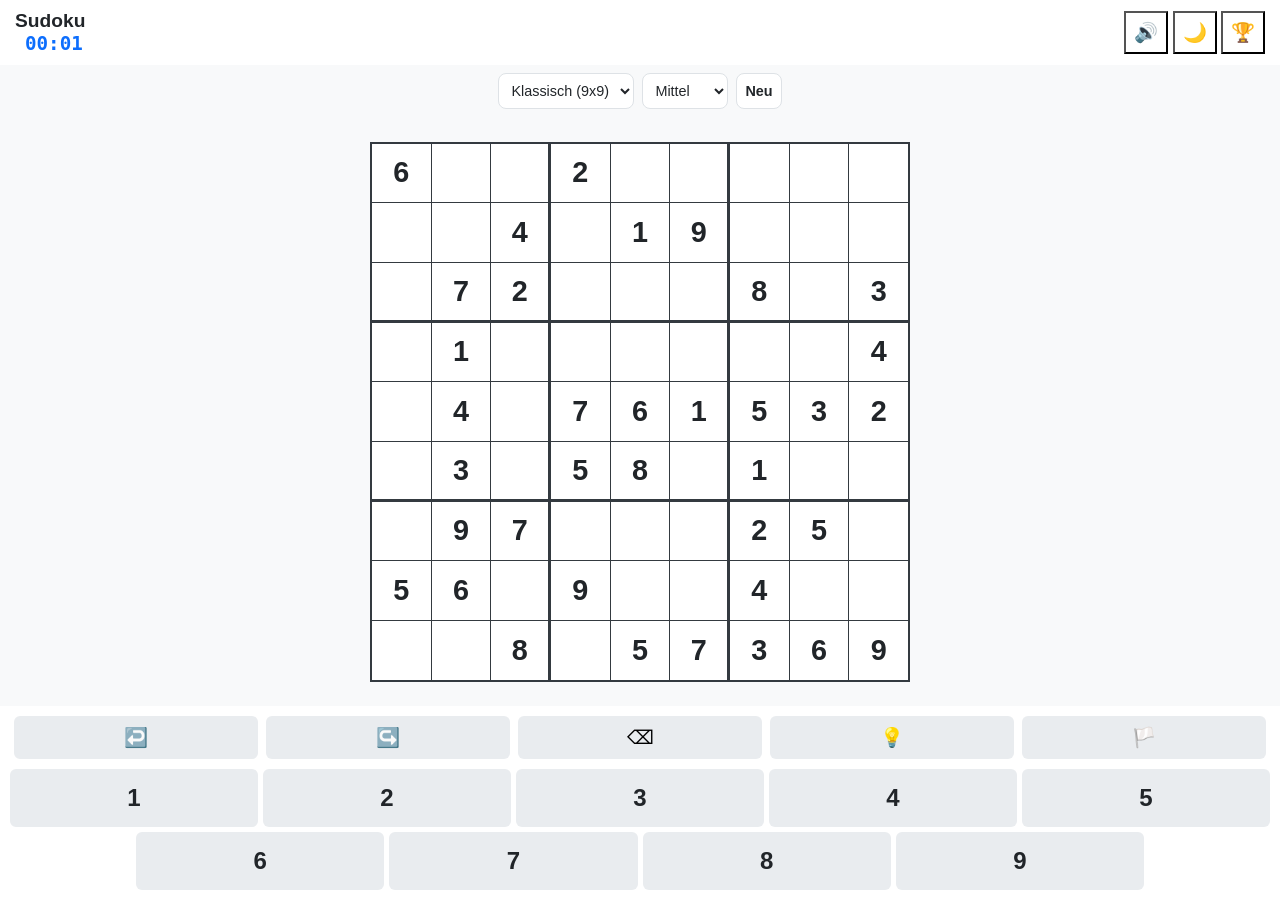
==== commit 9945e42e: "Force cache update v2" ====
--- a/sudoku/index.html
+++ b/sudoku/index.html
@@ -4,7 +4,7 @@
     <meta charset="UTF-8">
     <meta name="viewport" content="width=device-width, initial-scale=1.0, maximum-scale=1.0, user-scalable=no">
     <title>Pro Sudoku Master</title>
-    <link rel="stylesheet" href="style.css">
+    <link rel="stylesheet" href="style.css?v=2">
 </head>
 <body>
 
@@ -86,7 +86,7 @@
     </div>
 </div>
 
-<script src="sudoku.js"></script>
+<script src="sudoku.js?v=2"></script>
 
 </body>
 </html>
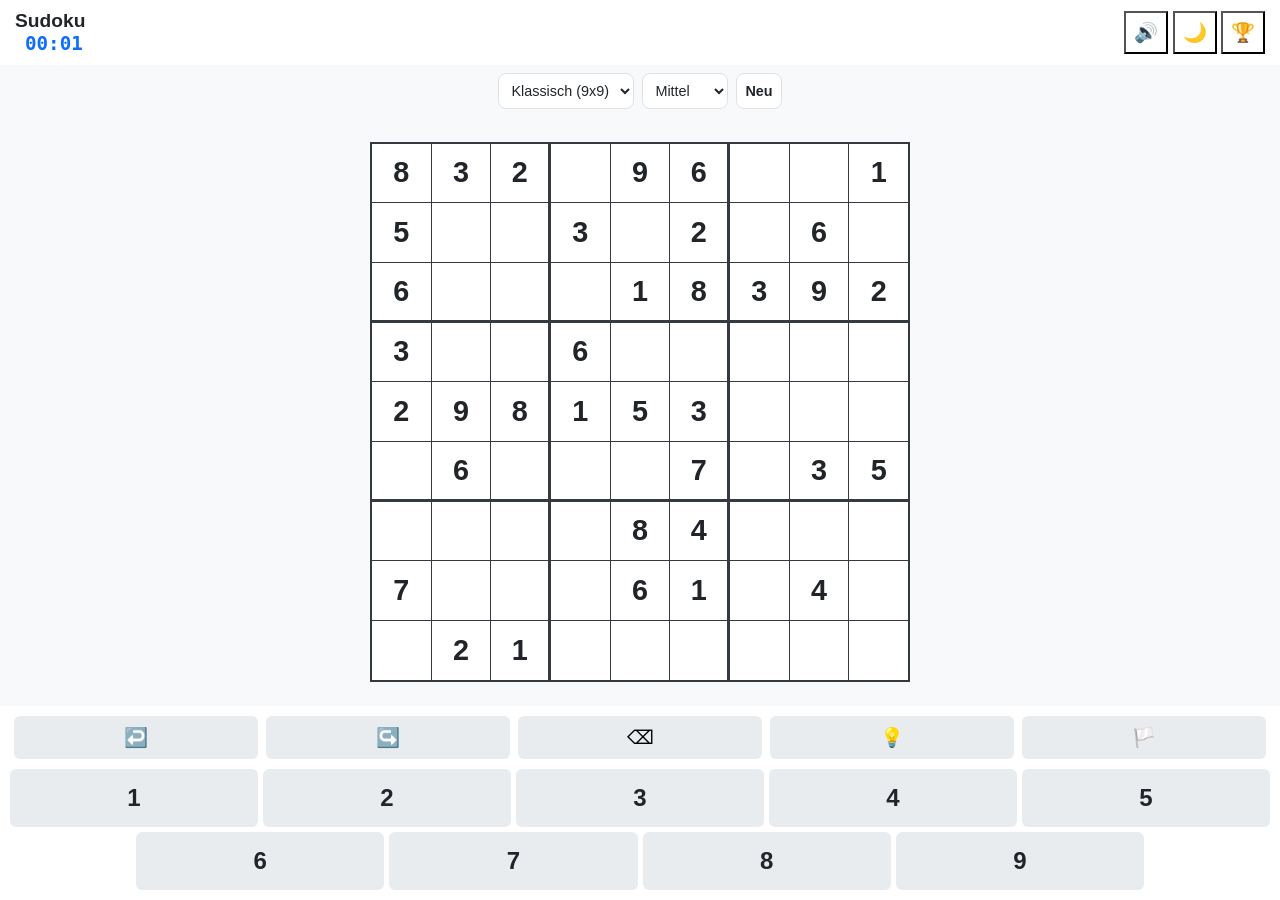
==== commit 7b5ecc29: "Update micro rewards CSS" ====
--- a/sudoku/index.html
+++ b/sudoku/index.html
@@ -4,7 +4,7 @@
     <meta charset="UTF-8">
     <meta name="viewport" content="width=device-width, initial-scale=1.0, maximum-scale=1.0, user-scalable=no">
     <title>Pro Sudoku Master</title>
-    <link rel="stylesheet" href="style.css?v=2">
+    <link rel="stylesheet" href="style.css?v=5">
 </head>
 <body>
 
@@ -86,7 +86,7 @@
     </div>
 </div>
 
-<script src="sudoku.js?v=2"></script>
+<script src="sudoku.js?v=5"></script>
 
 </body>
 </html>
--- a/sudoku/style.css
+++ b/sudoku/style.css
@@ -9,6 +9,11 @@
     --highlight-related: #e2e6ea;
     --error-bg: #f8d7da;
     --error-text: #842029;
+    
+    /* WICHTIG: Farben für Erfolg */
+    --success-bg: #ace9cd;
+    --success-transparent: rgb(155, 221, 191); /* Etwas kräftiger für bessere Sichtbarkeit */
+    
     --btn-radius: 8px;
     --font-family: -apple-system, BlinkMacSystemFont, "Segoe UI", Roboto, sans-serif;
 }
@@ -24,6 +29,10 @@
     --highlight-related: #2c2c2c;
     --error-bg: #4c262a;
     --error-text: #ea868f;
+    
+    /* Dark Mode Grün */
+    --success-bg: #1b3829;
+    --success-transparent: rgba(40, 167, 69, 0.4);
 }
 
 * { box-sizing: border-box; touch-action: manipulation; -webkit-tap-highlight-color: transparent; }
@@ -36,8 +45,8 @@
     display: flex;
     flex-direction: column;
     height: 100vh;
-    height: 100dvh; /* Dynamic height for mobile browsers */
-    overflow: hidden; /* Prevent scrolling */
+    height: 100dvh;
+    overflow: hidden;
 }
 
 /* Header */
@@ -73,9 +82,9 @@
 }
 .btn-primary { background-color: var(--primary); color: white; border: none; font-weight: bold; }
 
-/* Game Board Area - Hier passiert die Magie für Responsiveness */
+/* Game Board Area */
 #game-container {
-    flex: 1 1 auto; /* Nimmt den restlichen Platz ein */
+    flex: 1 1 auto;
     display: flex;
     justify-content: center;
     align-items: center;
@@ -86,14 +95,10 @@
 
 #sudoku-board {
     display: grid;
-    /* Spaltenanzahl wird via JS gesetzt (--cols) */
     grid-template-columns: repeat(var(--cols, 9), 1fr);
     grid-template-rows: repeat(var(--cols, 9), 1fr);
-    
-    /* Smart Sizing: Max width OR Max height based on aspect ratio */
     width: min(95vw, 60vh); 
     aspect-ratio: 1;
-    
     background-color: var(--grid-line-thick);
     border: 2px solid var(--grid-line-thick);
     gap: 1px;
@@ -104,21 +109,19 @@
     display: flex;
     justify-content: center;
     align-items: center;
-    font-size: clamp(1rem, 5vw, 1.8rem); /* Adaptive Fontgröße */
+    font-size: clamp(1rem, 5vw, 1.8rem);
     cursor: pointer;
     font-weight: 500;
-}
-
-/* Borders logic handling via attributes/classes from JS is cleaner, 
-   but here is CSS logic for 9x9 and 6x6 */
-   
-/* 9x9 Standard Borders */
+    transition: background-color 0.1s;
+    overflow: visible;
+}
+
+/* Borders */
 #sudoku-board[data-size="9"] .cell:nth-child(3n) { border-right: 2px solid var(--grid-line-thick); }
 #sudoku-board[data-size="9"] .cell:nth-child(9n) { border-right: none; }
 #sudoku-board[data-size="9"] .cell:nth-child(n+19):nth-child(-n+27),
 #sudoku-board[data-size="9"] .cell:nth-child(n+46):nth-child(-n+54) { border-bottom: 2px solid var(--grid-line-thick); }
 
-/* 6x6 Mini Borders (2 rows high, 3 cols wide boxes) */
 #sudoku-board[data-size="6"] .cell:nth-child(3n) { border-right: 2px solid var(--grid-line-thick); }
 #sudoku-board[data-size="6"] .cell:nth-child(6n) { border-right: none; }
 #sudoku-board[data-size="6"] .cell:nth-child(n+13):nth-child(-n+18) { border-bottom: 2px solid var(--grid-line-thick); }
@@ -136,7 +139,7 @@
     flex: 0 0 auto;
     padding: 10px;
     background-color: var(--board-bg);
-    padding-bottom: max(10px, env(safe-area-inset-bottom)); /* Für iPhone Home Bar */
+    padding-bottom: max(10px, env(safe-area-inset-bottom));
 }
 
 .action-buttons {
@@ -154,9 +157,7 @@
 #numpad-1-5 { grid-template-columns: repeat(5, 1fr); }
 #numpad-6-9 { grid-template-columns: repeat(4, 1fr); width: 80%; margin: 0 auto; }
 
-/* Wenn 6x6, dann verstecken wir die untere Reihe via JS/CSS */
 .numpad.hidden { display: none; }
-/* Wenn 6x6, machen wir die obere Reihe breiter */
 .numpad.full-width { grid-template-columns: repeat(6, 1fr) !important; }
 
 .btn-num {
@@ -178,4 +179,41 @@
     width: 90%; max-width: 350px; text-align: center;
     box-shadow: 0 10px 25px rgba(0,0,0,0.2);
 }
-.highscore-item { display: flex; justify-content: space-between; border-bottom: 1px solid var(--grid-line); padding: 8px 0; }+.highscore-item { display: flex; justify-content: space-between; border-bottom: 1px solid var(--grid-line); padding: 8px 0; }
+
+/* Killer Sudoku Styles */
+.cage-sum {
+    position: absolute; top: 2px; left: 2px;
+    font-size: 0.6rem; line-height: 1;
+    color: var(--cage-text); font-weight: bold; pointer-events: none;
+}
+.cage-border-top { border-top: 1px dashed var(--cage-border); }
+.cage-border-bottom { border-bottom: 1px dashed var(--cage-border); }
+.cage-border-left { border-left: 1px dashed var(--cage-border); }
+.cage-border-right { border-right: 1px dashed var(--cage-border); }
+
+/* --- Micro-Rewards Animation (Force Specificity) --- */
+@keyframes flash-success {
+    0% {
+        transform: scale(1);
+    }
+    20% {
+        /* Grün zwingend erzwingen */
+        background-color: var(--success-transparent) !important;
+        font-size: calc(clamp(1rem, 5vw, 1.8rem) * 1.5);
+        color: var(--text-color) !important;
+    }
+    100% {
+        background-color: var(--success-transparent) !important;
+        font-size: clamp(1rem, 5vw, 1.8rem);
+    }
+}
+
+.success-pulse {
+    animation: flash-success 1.5s ease-out forwards !important;
+    z-index: 10;
+    border-radius: 4px;
+    /* Damit es sofort grün ist, auch bevor Animation startet */
+    background-color: var(--success-transparent) !important;
+    color: var(--text-color) !important;
+}
